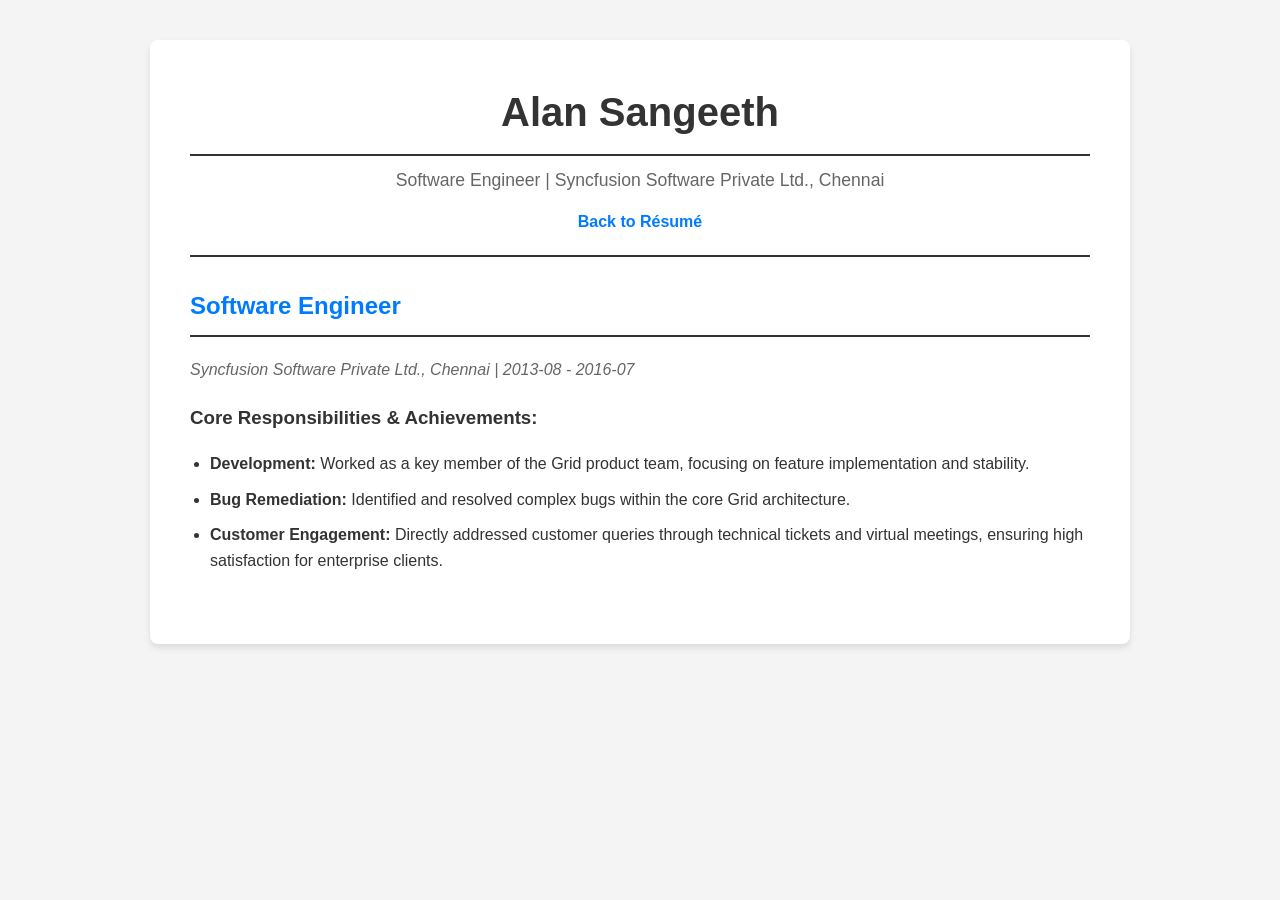
==== experience-engineer.html @ 1c715c24 "git commit -m "first commit"" ====
<!DOCTYPE html>
<html lang="en">
<head>
    <meta charset="UTF-8">
    <meta name="viewport" content="width=device-width, initial-scale=1.0">
    <title>Software Engineer Experience - Alan Sangeeth</title>
    <link rel="stylesheet" href="style.css">
    <style>
        .card { background: #fff; padding: 40px; border-radius: 8px; box-shadow: 0 4px 6px rgba(0,0,0,0.1); }
        h1 { color: #007bff; border-bottom: 2px solid #333; padding-bottom: 10px; }
        .back-link { display: inline-block; margin-bottom: 20px; color: #007bff; text-decoration: none; font-weight: bold; }
        .back-link:hover { text-decoration: underline; }
        .meta { font-style: italic; color: #666; margin-bottom: 20px; }
        ul { padding-left: 20px; }
        li { margin-bottom: 10px; }
    </style>
</head>
<body>
    <div class="container">
        <header>
            <h1>Alan Sangeeth</h1>
            <div class="contact-info">
                Software Engineer | Syncfusion Software Private Ltd., Chennai
            </div>
            <div class="links no-print">
                <a href="index.html">Back to Résumé</a>
            </div>
        </header>
        <section id="experience-detail">
            <h1>Software Engineer</h1>
            <div class="meta">Syncfusion Software Private Ltd., Chennai | 2013-08 - 2016-07</div>
            
            <h3>Core Responsibilities & Achievements:</h3>
            <ul>
                <li><strong>Development:</strong> Worked as a key member of the Grid product team, focusing on feature implementation and stability.</li>
                <li><strong>Bug Remediation:</strong> Identified and resolved complex bugs within the core Grid architecture.</li>
                <li><strong>Customer Engagement:</strong> Directly addressed customer queries through technical tickets and virtual meetings, ensuring high satisfaction for enterprise clients.</li>
            </ul>
        </section>
    </div>
</body>
</html>
---- style.css ----
:root {
    --primary-color: #333;
    --secondary-color: #666;
    --accent-color: #007bff;
    --bg-color: #f4f4f4;
    --text-color: #333;
    --white: #fff;
    --border-color: #ddd;
}

body {
    font-family: 'Segoe UI', Tahoma, Geneva, Verdana, sans-serif;
    line-height: 1.6;
    color: var(--text-color);
    background-color: var(--bg-color);
    margin: 0;
    padding: 0;
}

.container {
    max-width: 900px;
    margin: 40px auto;
    background: var(--white);
    padding: 40px;
    box-shadow: 0 4px 6px rgba(0,0,0,0.1);
    border-radius: 8px;
}

header {
    text-align: center;
    border-bottom: 2px solid var(--primary-color);
    padding-bottom: 20px;
    margin-bottom: 30px;
}

header h1 {
    margin: 0;
    font-size: 2.5em;
    color: var(--primary-color);
}

.contact-info {
    margin-top: 10px;
    font-size: 1.1em;
    color: var(--secondary-color);
}

.links {
    margin-top: 15px;
    font-weight: bold;
}

.print-only-links {
    display: none;
    margin-top: 15px;
    font-weight: bold;
}

.links a {
    color: var(--accent-color);
    text-decoration: none;
    margin: 0 10px;
}

.links a:hover {
    text-decoration: underline;
}

section {
    margin-bottom: 30px;
}

h2 {
    border-bottom: 1px solid var(--border-color);
    color: var(--primary-color);
    display: flex;
    align-items: center;
    cursor: pointer;
    transition: color 0.3s;
}

h2:hover {
    color: var(--accent-color);
}

h2::after {
    content: ' ▼';
    font-size: 0.6em;
    margin-left: 10px;
    transition: transform 0.3s;
}

section.collapsed h2::after {
    transform: rotate(-90deg);
}

section.collapsed .content {
    display: none;
}

.experience-item, .education-item {
    margin-bottom: 20px;
}

.item-header {
    display: flex;
    justify-content: space-between;
    align-items: baseline;
    font-weight: bold;
    color: var(--primary-color);
}

.item-title-group {
    display: flex;
    align-items: baseline;
    gap: 10px;
}

.read-more {
    font-size: 0.8em;
    font-weight: normal;
    color: var(--accent-color);
    text-decoration: none;
}

.read-more:hover {
    text-decoration: underline;
}

.item-sub {
    color: var(--secondary-color);
    font-style: italic;
    margin-bottom: 5px;
}

ul {
    padding-left: 20px;
}

li {
    margin-bottom: 5px;
}

.skills-grid {
    display: grid;
    grid-template-columns: repeat(auto-fit, minmax(200px, 1fr));
    gap: 20px;
}

.skill-category strong {
    display: block;
    margin-bottom: 5px;
    color: var(--primary-color);
}

@media print {
    body {
        background: none;
    }
    .container {
        box-shadow: none;
        margin: 0;
        max-width: none;
    }
    .no-print {
        display: none !important;
    }
    section.collapsed .content {
        display: block !important;
    }
    h2::after {
        display: none;
    }
    .print-only-links {
        display: block;
    }
}

@media (max-width: 600px) {
    .container {
        padding: 20px;
        margin: 10px;
    }
    .item-header {
        flex-direction: column;
    }
}
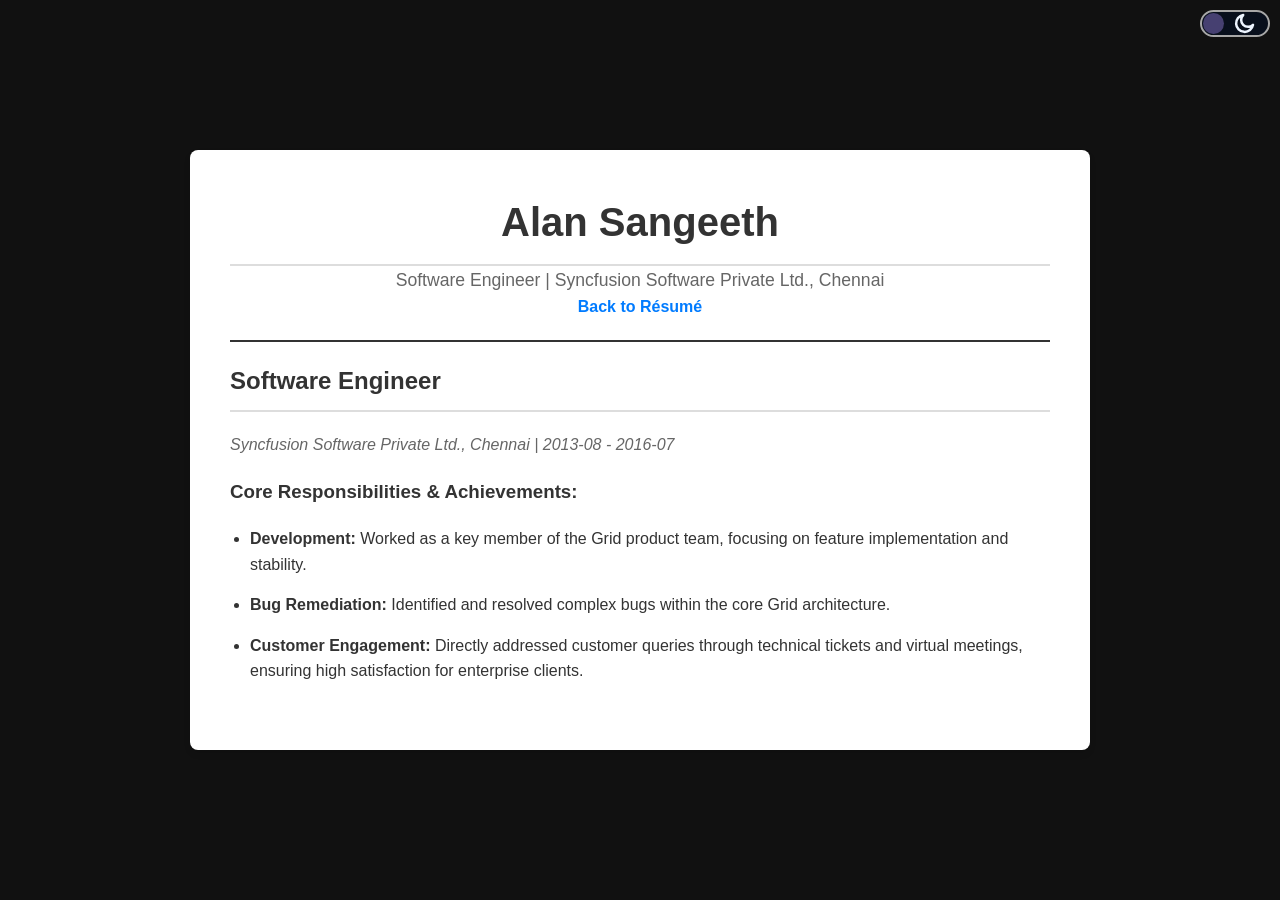
==== commit e2ae9c59: "Added dark theme support and refactored" ====
--- a/experience-engineer.html
+++ b/experience-engineer.html
@@ -5,18 +5,10 @@
     <meta name="viewport" content="width=device-width, initial-scale=1.0">
     <title>Software Engineer Experience - Alan Sangeeth</title>
     <link rel="stylesheet" href="style.css">
-    <style>
-        .card { background: #fff; padding: 40px; border-radius: 8px; box-shadow: 0 4px 6px rgba(0,0,0,0.1); }
-        h1 { color: #007bff; border-bottom: 2px solid #333; padding-bottom: 10px; }
-        .back-link { display: inline-block; margin-bottom: 20px; color: #007bff; text-decoration: none; font-weight: bold; }
-        .back-link:hover { text-decoration: underline; }
-        .meta { font-style: italic; color: #666; margin-bottom: 20px; }
-        ul { padding-left: 20px; }
-        li { margin-bottom: 10px; }
-    </style>
+    <script src="main.js" defer></script>
 </head>
 <body>
-    <div class="container">
+    <div class="container sub-page">
         <header>
             <h1>Alan Sangeeth</h1>
             <div class="contact-info">
@@ -24,6 +16,8 @@
             </div>
             <div class="links no-print">
                 <a href="index.html">Back to Résumé</a>
+            </div>
+            <div id="theme-switcher" class="no-print">
             </div>
         </header>
         <section id="experience-detail">
--- a/style.css
+++ b/style.css
@@ -8,6 +8,16 @@
     --border-color: #ddd;
 }
 
+body[data-theme="dark"] {
+    --primary-color: #2DD4BF;
+    --secondary-color: #9CA3AF;
+    --accent-color: #0056b3;
+    --bg-color: #222;
+    --text-color: #fff;
+    --white: #111;
+    --border-color: #333;
+}
+
 body {
     font-family: 'Segoe UI', Tahoma, Geneva, Verdana, sans-serif;
     line-height: 1.6;
@@ -27,10 +37,10 @@
 }
 
 header {
+    position: relative;
     text-align: center;
     border-bottom: 2px solid var(--primary-color);
     padding-bottom: 20px;
-    margin-bottom: 30px;
 }
 
 header h1 {
@@ -39,20 +49,22 @@
     color: var(--primary-color);
 }
 
+.content {
+    display: flex;
+    flex-direction: column;
+}
+
 .contact-info {
-    margin-top: 10px;
     font-size: 1.1em;
     color: var(--secondary-color);
 }
 
 .links {
-    margin-top: 15px;
     font-weight: bold;
 }
 
 .print-only-links {
     display: none;
-    margin-top: 15px;
     font-weight: bold;
 }
 
@@ -66,25 +78,24 @@
     text-decoration: underline;
 }
 
-section {
-    margin-bottom: 30px;
-}
-
 h2 {
     border-bottom: 1px solid var(--border-color);
-    color: var(--primary-color);
     display: flex;
     align-items: center;
     cursor: pointer;
     transition: color 0.3s;
 }
 
-h2:hover {
+h2, h3 {    
+    color: var(--primary-color);
+}
+
+h2:hover, h3:hover {
     color: var(--accent-color);
 }
 
 h2::after {
-    content: ' ▼';
+    content: '▼';
     font-size: 0.6em;
     margin-left: 10px;
     transition: transform 0.3s;
@@ -98,10 +109,6 @@
     display: none;
 }
 
-.experience-item, .education-item {
-    margin-bottom: 20px;
-}
-
 .item-header {
     display: flex;
     justify-content: space-between;
@@ -130,15 +137,13 @@
 .item-sub {
     color: var(--secondary-color);
     font-style: italic;
-    margin-bottom: 5px;
 }
 
 ul {
+    display: flex;
+    flex-direction: column;
+    gap: 5px;
     padding-left: 20px;
-}
-
-li {
-    margin-bottom: 5px;
 }
 
 .skills-grid {
@@ -152,6 +157,46 @@
     margin-bottom: 5px;
     color: var(--primary-color);
 }
+/* Sub page CSS Start  */
+.sub-page .card {
+    background: var(--bg-color);
+    padding: 40px;
+    border-radius: 8px;
+    box-shadow: 0 4px 6px rgba(0, 0, 0, 0.1);
+}
+
+.sub-page h1 {
+    color: var(--primary-color);
+    border-bottom: 2px solid var(--border-color);
+    padding-bottom: 10px;
+}
+
+.sub-page .back-link {
+    display: inline-block;
+    margin-bottom: 20px;
+    color: var(--accent-color);
+    text-decoration: none;
+    font-weight: bold;
+}
+
+.sub-page .back-link:hover {
+    text-decoration: underline;
+}
+
+.sub-page .meta {
+    font-style: italic;
+    color: var(--secondary-color);
+    margin-bottom: 20px;
+}
+
+.sub-page ul {
+    padding-left: 20px;
+}
+
+.sub-page li {
+    margin-bottom: 10px;
+}
+/* Sub page CSS End */
 
 @media print {
     body {
@@ -174,6 +219,9 @@
     .print-only-links {
         display: block;
     }
+    .new-page-on-print {
+        page-break-before: always;
+    }
 }
 
 @media (max-width: 600px) {
@@ -185,3 +233,9 @@
         flex-direction: column;
     }
 }
+
+#theme-switcher {
+    position: fixed;
+    top: 10px;
+    right: 10px;
+}
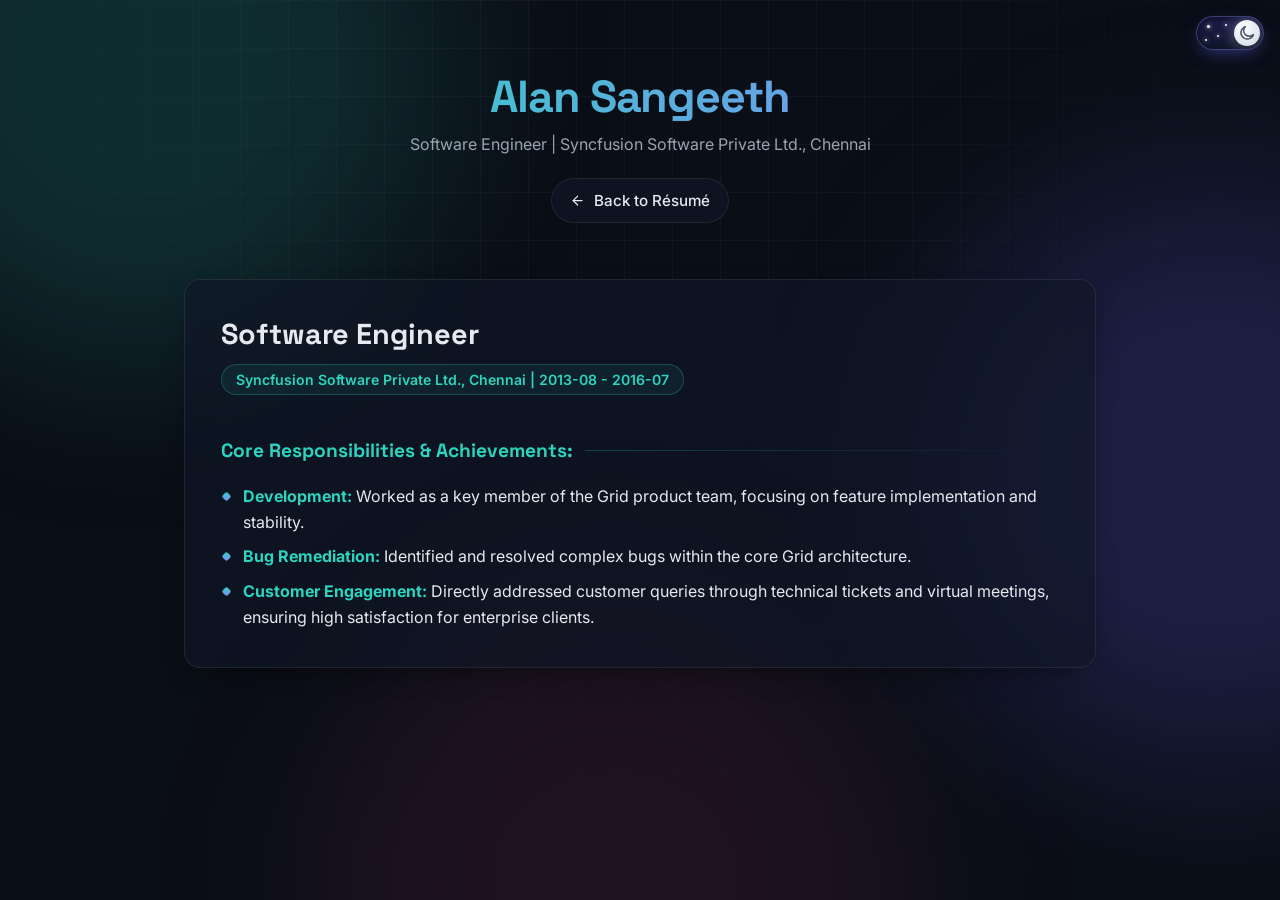
==== commit e907cc8e: "UI modernized" ====
--- a/experience-engineer.html
+++ b/experience-engineer.html
@@ -1,26 +1,45 @@
 <!DOCTYPE html>
-<html lang="en">
+<html lang="en" data-theme="dark">
 <head>
     <meta charset="UTF-8">
     <meta name="viewport" content="width=device-width, initial-scale=1.0">
     <title>Software Engineer Experience - Alan Sangeeth</title>
+    <script>
+        (function () {
+            var root = document.documentElement;
+            root.classList.add("js");
+            try {
+                root.setAttribute("data-theme", localStorage.getItem("alan-resume-darkMode") === "false" ? "light" : "dark");
+            } catch (e) { }
+        })();
+    </script>
+    <link rel="preconnect" href="https://fonts.googleapis.com">
+    <link rel="preconnect" href="https://fonts.gstatic.com" crossorigin>
+    <link href="https://fonts.googleapis.com/css2?family=Inter:wght@400;500;600;700&family=Space+Grotesk:wght@500;600;700&display=swap" rel="stylesheet">
     <link rel="stylesheet" href="style.css">
     <script src="main.js" defer></script>
 </head>
 <body>
+    <div class="scroll-progress no-print" aria-hidden="true"></div>
+    <div class="bg-decor no-print" aria-hidden="true">
+        <span class="blob blob-1"></span>
+        <span class="blob blob-2"></span>
+        <span class="blob blob-3"></span>
+        <div class="grid-overlay"></div>
+    </div>
     <div class="container sub-page">
-        <header>
-            <h1>Alan Sangeeth</h1>
-            <div class="contact-info">
+        <header class="hero">
+            <h1 class="reveal">Alan Sangeeth</h1>
+            <div class="contact-info reveal">
                 Software Engineer | Syncfusion Software Private Ltd., Chennai
             </div>
-            <div class="links no-print">
-                <a href="index.html">Back to Résumé</a>
+            <div class="links reveal no-print">
+                <a href="index.html" class="pill"><svg class="i" viewBox="0 0 24 24"><path d="M19 12H5"/><path d="m12 19-7-7 7-7"/></svg>Back to Résumé</a>
             </div>
             <div id="theme-switcher" class="no-print">
             </div>
         </header>
-        <section id="experience-detail">
+        <section id="experience-detail" class="card reveal">
             <h1>Software Engineer</h1>
             <div class="meta">Syncfusion Software Private Ltd., Chennai | 2013-08 - 2016-07</div>
             
--- a/style.css
+++ b/style.css
@@ -1,52 +1,191 @@
+/* ==========================================================================
+   Theme tokens
+   ========================================================================== */
 :root {
-    --primary-color: #333;
-    --secondary-color: #666;
-    --accent-color: #007bff;
-    --bg-color: #f4f4f4;
-    --text-color: #333;
-    --white: #fff;
-    --border-color: #ddd;
-}
-
-body[data-theme="dark"] {
-    --primary-color: #2DD4BF;
-    --secondary-color: #9CA3AF;
-    --accent-color: #0056b3;
-    --bg-color: #222;
-    --text-color: #fff;
-    --white: #111;
-    --border-color: #333;
+    --bg: #f4f6fb;
+    --surface: rgba(255, 255, 255, 0.72);
+    --text: #1e293b;
+    --muted: #5b6475;
+    --primary: #0d9488;
+    --primary-strong: #0f766e;
+    --secondary: #6366f1;
+    --link: #0f766e;
+    --border: rgba(15, 23, 42, 0.09);
+    --chip-bg: rgba(13, 148, 136, 0.08);
+    --chip-border: rgba(13, 148, 136, 0.22);
+    --spot: rgba(13, 148, 136, 0.10);
+    --shadow: 0 10px 30px -14px rgba(15, 23, 42, 0.20);
+    --shadow-hover: 0 22px 44px -18px rgba(15, 118, 110, 0.38);
+    --blob-1: rgba(45, 212, 191, 0.35);
+    --blob-2: rgba(129, 140, 248, 0.30);
+    --blob-3: rgba(244, 114, 182, 0.18);
+    --grid-line: rgba(15, 23, 42, 0.045);
+
+    --radius: 16px;
+    --ease: cubic-bezier(0.2, 0.8, 0.2, 1);
+    --font-body: 'Inter', 'Segoe UI', system-ui, -apple-system, sans-serif;
+    --font-display: 'Space Grotesk', 'Segoe UI', system-ui, sans-serif;
+    color-scheme: light;
+}
+
+:root[data-theme="dark"] {
+    --bg: #0a0e16;
+    --surface: rgba(17, 24, 39, 0.62);
+    --text: #e6e9ef;
+    --muted: #9aa4b2;
+    --primary: #2dd4bf;
+    --primary-strong: #5eead4;
+    --secondary: #818cf8;
+    --link: #5eead4;
+    --border: rgba(255, 255, 255, 0.08);
+    --chip-bg: rgba(45, 212, 191, 0.08);
+    --chip-border: rgba(45, 212, 191, 0.25);
+    --spot: rgba(45, 212, 191, 0.10);
+    --shadow: 0 10px 30px -14px rgba(0, 0, 0, 0.7);
+    --shadow-hover: 0 22px 48px -18px rgba(45, 212, 191, 0.30);
+    --blob-1: rgba(45, 212, 191, 0.16);
+    --blob-2: rgba(99, 102, 241, 0.20);
+    --blob-3: rgba(236, 72, 153, 0.09);
+    --grid-line: rgba(255, 255, 255, 0.035);
+    color-scheme: dark;
+}
+
+/* ==========================================================================
+   Base
+   ========================================================================== */
+*,
+*::before,
+*::after {
+    box-sizing: border-box;
+}
+
+html {
+    scroll-behavior: smooth;
 }
 
 body {
-    font-family: 'Segoe UI', Tahoma, Geneva, Verdana, sans-serif;
-    line-height: 1.6;
-    color: var(--text-color);
-    background-color: var(--bg-color);
     margin: 0;
-    padding: 0;
-}
-
+    min-height: 100vh;
+    font-family: var(--font-body);
+    line-height: 1.65;
+    color: var(--text);
+    background-color: var(--bg);
+    overflow-x: hidden;
+    -webkit-font-smoothing: antialiased;
+    transition: background-color 0.3s ease, color 0.3s ease;
+}
+
+a {
+    color: var(--link);
+}
+
+.i {
+    width: 1em;
+    height: 1em;
+    flex-shrink: 0;
+    fill: none;
+    stroke: currentColor;
+    stroke-width: 2;
+    stroke-linecap: round;
+    stroke-linejoin: round;
+}
+
+:focus-visible {
+    outline: 2px solid var(--primary);
+    outline-offset: 3px;
+    border-radius: 6px;
+}
+
+::selection {
+    background: var(--primary);
+    color: #fff;
+}
+
+/* ==========================================================================
+   Decorative background
+   ========================================================================== */
+.bg-decor {
+    position: fixed;
+    inset: 0;
+    z-index: -1;
+    overflow: hidden;
+    pointer-events: none;
+}
+
+.blob {
+    position: absolute;
+    width: 46vmax;
+    height: 46vmax;
+    border-radius: 50%;
+    filter: blur(90px);
+    animation: float 22s ease-in-out infinite alternate;
+}
+
+.blob-1 {
+    background: var(--blob-1);
+    top: -18vmax;
+    left: -12vmax;
+}
+
+.blob-2 {
+    background: var(--blob-2);
+    top: 20vh;
+    right: -18vmax;
+    animation-duration: 28s;
+    animation-delay: -6s;
+}
+
+.blob-3 {
+    background: var(--blob-3);
+    bottom: -22vmax;
+    left: 25vw;
+    animation-duration: 32s;
+    animation-delay: -12s;
+}
+
+.grid-overlay {
+    position: absolute;
+    inset: 0;
+    background-image:
+        linear-gradient(var(--grid-line) 1px, transparent 1px),
+        linear-gradient(90deg, var(--grid-line) 1px, transparent 1px);
+    background-size: 48px 48px;
+    mask-image: radial-gradient(ellipse at 50% 0%, #000 20%, transparent 70%);
+    -webkit-mask-image: radial-gradient(ellipse at 50% 0%, #000 20%, transparent 70%);
+}
+
+@keyframes float {
+    0% { transform: translate(0, 0) scale(1); }
+    50% { transform: translate(6vw, 4vh) scale(1.08); }
+    100% { transform: translate(-4vw, 8vh) scale(0.95); }
+}
+
+.scroll-progress {
+    position: fixed;
+    top: 0;
+    left: 0;
+    width: 100%;
+    height: 3px;
+    z-index: 100;
+    background: linear-gradient(90deg, var(--primary), var(--secondary));
+    transform-origin: 0 50%;
+    transform: scaleX(var(--progress, 0));
+}
+
+#theme-switcher {
+    position: fixed;
+    top: 16px;
+    right: 16px;
+    z-index: 50;
+}
+
+/* ==========================================================================
+   Layout
+   ========================================================================== */
 .container {
-    max-width: 900px;
-    margin: 40px auto;
-    background: var(--white);
-    padding: 40px;
-    box-shadow: 0 4px 6px rgba(0,0,0,0.1);
-    border-radius: 8px;
-}
-
-header {
-    position: relative;
-    text-align: center;
-    border-bottom: 2px solid var(--primary-color);
-    padding-bottom: 20px;
-}
-
-header h1 {
-    margin: 0;
-    font-size: 2.5em;
-    color: var(--primary-color);
+    max-width: 960px;
+    margin: 0 auto;
+    padding: 72px 24px 48px;
 }
 
 .content {
@@ -54,13 +193,144 @@
     flex-direction: column;
 }
 
-.contact-info {
-    font-size: 1.1em;
-    color: var(--secondary-color);
-}
-
-.links {
-    font-weight: bold;
+/* ==========================================================================
+   Hero
+   ========================================================================== */
+.hero {
+    position: relative;
+    text-align: center;
+    padding-bottom: 12px;
+}
+
+.avatar {
+    position: relative;
+    width: 108px;
+    height: 108px;
+    margin: 0 auto 22px;
+    border-radius: 50%;
+    display: grid;
+    place-items: center;
+    isolation: isolate;
+}
+
+.avatar::before {
+    content: '';
+    position: absolute;
+    inset: 0;
+    border-radius: 50%;
+    background: conic-gradient(var(--primary), var(--secondary), #f472b6, var(--primary));
+    animation: spin 6s linear infinite;
+    z-index: -2;
+}
+
+.avatar::after {
+    content: '';
+    position: absolute;
+    inset: -12px;
+    border-radius: 50%;
+    background: conic-gradient(var(--primary), var(--secondary), #f472b6, var(--primary));
+    filter: blur(22px);
+    opacity: 0.35;
+    animation: spin 6s linear infinite;
+    z-index: -3;
+}
+
+.avatar span {
+    width: calc(100% - 8px);
+    height: calc(100% - 8px);
+    border-radius: 50%;
+    display: grid;
+    place-items: center;
+    background: var(--bg);
+    font-family: var(--font-display);
+    font-weight: 700;
+    font-size: 2.1rem;
+    letter-spacing: 0.02em;
+    color: var(--primary);
+}
+
+@keyframes spin {
+    to { transform: rotate(360deg); }
+}
+
+.hero h1 {
+    margin: 0;
+    font-family: var(--font-display);
+    font-size: clamp(2.5rem, 7vw, 3.8rem);
+    font-weight: 700;
+    line-height: 1.1;
+    letter-spacing: -0.025em;
+    background: linear-gradient(90deg, var(--primary), var(--secondary), var(--primary));
+    background-size: 200% auto;
+    -webkit-background-clip: text;
+    background-clip: text;
+    color: transparent;
+    animation: shimmer 8s linear infinite;
+}
+
+@keyframes shimmer {
+    to { background-position: 200% center; }
+}
+
+.role {
+    margin: 12px 0 0;
+    font-size: 1.2rem;
+    font-weight: 600;
+    color: var(--text);
+}
+
+.typed-line {
+    margin: 4px 0 0;
+    min-height: 1.65em;
+    color: var(--muted);
+    font-size: 1.02rem;
+}
+
+.typed {
+    color: var(--primary);
+    font-weight: 600;
+}
+
+.typed::after {
+    content: '';
+    display: inline-block;
+    width: 2px;
+    height: 1.1em;
+    margin-left: 3px;
+    vertical-align: -0.18em;
+    background: var(--primary);
+    animation: blink 1s steps(1) infinite;
+}
+
+@keyframes blink {
+    50% { opacity: 0; }
+}
+
+.meta-row {
+    display: flex;
+    flex-wrap: wrap;
+    justify-content: center;
+    gap: 8px 22px;
+    margin-top: 14px;
+    font-size: 0.95rem;
+    color: var(--muted);
+}
+
+.meta-row span,
+.meta-row a {
+    display: inline-flex;
+    align-items: center;
+    gap: 6px;
+    color: inherit;
+    text-decoration: none;
+}
+
+.meta-row a:hover {
+    color: var(--primary);
+}
+
+.meta-row .i {
+    color: var(--primary);
 }
 
 .print-only-links {
@@ -68,174 +338,821 @@
     font-weight: bold;
 }
 
-.links a {
-    color: var(--accent-color);
+.links {
+    display: flex;
+    flex-wrap: wrap;
+    justify-content: center;
+    gap: 10px;
+    margin-top: 24px;
+}
+
+.pill {
+    display: inline-flex;
+    align-items: center;
+    gap: 8px;
+    padding: 9px 18px;
+    border-radius: 999px;
+    border: 1px solid var(--border);
+    background: var(--surface);
+    backdrop-filter: blur(10px);
+    -webkit-backdrop-filter: blur(10px);
+    color: var(--text);
+    font-weight: 500;
+    font-size: 0.95rem;
     text-decoration: none;
-    margin: 0 10px;
-}
-
-.links a:hover {
-    text-decoration: underline;
-}
-
-h2 {
-    border-bottom: 1px solid var(--border-color);
+    transition: transform 0.25s var(--ease), border-color 0.25s, color 0.25s, box-shadow 0.25s;
+}
+
+.pill:hover {
+    transform: translateY(-2px);
+    border-color: var(--primary);
+    color: var(--primary);
+    box-shadow: var(--shadow-hover);
+}
+
+.pill-primary {
+    border-color: transparent;
+    background: linear-gradient(135deg, var(--primary), var(--secondary));
+    color: #fff;
+}
+
+.pill-primary:hover {
+    color: #fff;
+    border-color: transparent;
+}
+
+.stats {
+    display: grid;
+    grid-template-columns: repeat(4, 1fr);
+    gap: 14px;
+    margin-top: 44px;
+}
+
+.stat {
+    padding: 18px 12px;
+    border-radius: var(--radius);
+    border: 1px solid var(--border);
+    background: var(--surface);
+    backdrop-filter: blur(12px);
+    -webkit-backdrop-filter: blur(12px);
+    transition: transform 0.3s var(--ease), border-color 0.3s;
+}
+
+.stat:hover {
+    transform: translateY(-3px);
+    border-color: var(--chip-border);
+}
+
+.stat-num {
+    display: block;
+    font-family: var(--font-display);
+    font-size: 2.1rem;
+    font-weight: 700;
+    line-height: 1.1;
+    background: linear-gradient(135deg, var(--primary), var(--secondary));
+    -webkit-background-clip: text;
+    background-clip: text;
+    color: transparent;
+    font-variant-numeric: tabular-nums;
+}
+
+.stat-label {
+    display: block;
+    margin-top: 4px;
+    font-size: 0.82rem;
+    color: var(--muted);
+}
+
+/* ==========================================================================
+   Sections
+   ========================================================================== */
+.section {
+    margin-top: 56px;
+}
+
+.section-title {
     display: flex;
     align-items: center;
+    gap: 14px;
+    margin: 0 0 22px;
+    font-family: var(--font-display);
+    font-size: 1.6rem;
+    font-weight: 600;
+    color: var(--text);
     cursor: pointer;
-    transition: color 0.3s;
-}
-
-h2, h3 {    
-    color: var(--primary-color);
-}
-
-h2:hover, h3:hover {
-    color: var(--accent-color);
-}
-
-h2::after {
-    content: '▼';
-    font-size: 0.6em;
-    margin-left: 10px;
-    transition: transform 0.3s;
-}
-
-section.collapsed h2::after {
-    transform: rotate(-90deg);
-}
-
-section.collapsed .content {
-    display: none;
+    user-select: none;
+    transition: color 0.25s;
+}
+
+.section-title:hover {
+    color: var(--primary);
+}
+
+.section-icon {
+    display: grid;
+    place-items: center;
+    width: 40px;
+    height: 40px;
+    border-radius: 12px;
+    background: var(--chip-bg);
+    border: 1px solid var(--chip-border);
+    color: var(--primary);
+    font-size: 1.1rem;
+    transition: transform 0.35s var(--ease);
+}
+
+.section-title:hover .section-icon {
+    transform: rotate(-8deg) scale(1.08);
+}
+
+.rule {
+    flex: 1;
+    height: 1px;
+    background: linear-gradient(90deg, var(--chip-border), transparent);
+}
+
+.chevron {
+    width: 10px;
+    height: 10px;
+    margin-right: 6px;
+    border-right: 2px solid currentColor;
+    border-bottom: 2px solid currentColor;
+    transform: rotate(45deg);
+    transition: transform 0.35s var(--ease);
+}
+
+.section.collapsed .chevron {
+    transform: rotate(-45deg);
+}
+
+/* Smooth collapse: animate grid rows from 1fr to 0fr */
+.section-body {
+    display: grid;
+    grid-template-rows: 1fr;
+    opacity: 1;
+    transition: grid-template-rows 0.5s var(--ease), opacity 0.35s ease, visibility 0s;
+}
+
+.section.collapsed .section-body {
+    grid-template-rows: 0fr;
+    opacity: 0;
+    visibility: hidden;
+    transition: grid-template-rows 0.5s var(--ease), opacity 0.3s ease, visibility 0s linear 0.5s;
+}
+
+.section-inner {
+    min-height: 0;
+    overflow: clip;
+    overflow-clip-margin: 32px;
+}
+
+/* ==========================================================================
+   Cards
+   ========================================================================== */
+.card {
+    position: relative;
+    padding: 24px;
+    border-radius: var(--radius);
+    border: 1px solid var(--border);
+    background: var(--surface);
+    backdrop-filter: blur(14px);
+    -webkit-backdrop-filter: blur(14px);
+    box-shadow: var(--shadow);
+    overflow: hidden;
+    transition: transform 0.4s var(--ease), box-shadow 0.4s var(--ease), border-color 0.4s;
+}
+
+/* Cursor-following spotlight */
+.card::before {
+    content: '';
+    position: absolute;
+    inset: 0;
+    background: radial-gradient(420px circle at var(--mx, 50%) var(--my, 50%), var(--spot), transparent 45%);
+    opacity: 0;
+    transition: opacity 0.4s;
+    pointer-events: none;
+}
+
+.card:hover {
+    transform: translateY(-4px);
+    box-shadow: var(--shadow-hover);
+    border-color: var(--chip-border);
+}
+
+.card:hover::before {
+    opacity: 1;
+}
+
+.summary-card {
+    border-left: 3px solid var(--primary);
+}
+
+.summary-card p {
+    margin: 0;
+    font-size: 1.06rem;
+    line-height: 1.85;
+}
+
+.hl {
+    color: var(--primary);
+    font-weight: 600;
+}
+
+/* Skills */
+.skills-grid {
+    display: grid;
+    grid-template-columns: repeat(2, 1fr);
+    gap: 16px;
+}
+
+.skill-category strong {
+    display: flex;
+    align-items: center;
+    gap: 10px;
+    margin-bottom: 14px;
+    font-family: var(--font-display);
+    font-size: 1.05rem;
+    font-weight: 600;
+    color: var(--text);
+}
+
+.skill-category strong .i {
+    color: var(--primary);
+    font-size: 1.15rem;
+}
+
+.chips {
+    display: flex;
+    flex-wrap: wrap;
+    gap: 8px;
+}
+
+.chip {
+    padding: 5px 12px;
+    border-radius: 999px;
+    border: 1px solid var(--chip-border);
+    background: var(--chip-bg);
+    font-size: 0.85rem;
+    font-weight: 500;
+    color: var(--text);
+    transition: transform 0.25s var(--ease), background-color 0.25s, color 0.25s, opacity 0.4s var(--ease);
+}
+
+.chip:hover {
+    transform: translateY(-2px);
+    background: var(--primary);
+    color: #fff;
+}
+
+:root[data-theme="dark"] .chip:hover {
+    color: #0a0e16;
+}
+
+/* Timeline */
+.timeline {
+    position: relative;
+    list-style: none;
+    margin: 0;
+    padding: 0 0 0 38px;
+}
+
+.timeline::before {
+    content: '';
+    position: absolute;
+    top: 10px;
+    bottom: 10px;
+    left: 11px;
+    width: 2px;
+    border-radius: 2px;
+    background: linear-gradient(var(--primary), var(--secondary) 70%, transparent);
+    transform-origin: top;
+    transform: scaleY(1);
+    transition: transform 1.6s var(--ease);
+}
+
+.js .timeline:not(.in)::before {
+    transform: scaleY(0);
+}
+
+.timeline-item {
+    position: relative;
+    margin-bottom: 22px;
+}
+
+.timeline-item:last-child {
+    margin-bottom: 0;
+}
+
+.timeline-dot {
+    position: absolute;
+    top: 28px;
+    left: -34px;
+    width: 16px;
+    height: 16px;
+    border-radius: 50%;
+    background: var(--bg);
+    border: 3px solid var(--primary);
+    box-shadow: 0 0 0 5px var(--chip-bg);
+    z-index: 1;
+}
+
+.timeline-dot.current {
+    background: var(--primary);
+}
+
+.timeline-dot.current::after {
+    content: '';
+    position: absolute;
+    inset: -3px;
+    border-radius: 50%;
+    border: 2px solid var(--primary);
+    animation: pulse 2s ease-out infinite;
+}
+
+@keyframes pulse {
+    0% { transform: scale(1); opacity: 0.9; }
+    100% { transform: scale(2.6); opacity: 0; }
 }
 
 .item-header {
     display: flex;
     justify-content: space-between;
-    align-items: baseline;
-    font-weight: bold;
-    color: var(--primary-color);
-}
-
-.item-title-group {
-    display: flex;
-    align-items: baseline;
-    gap: 10px;
-}
-
-.read-more {
-    font-size: 0.8em;
-    font-weight: normal;
-    color: var(--accent-color);
-    text-decoration: none;
-}
-
-.read-more:hover {
-    text-decoration: underline;
+    align-items: flex-start;
+    flex-wrap: wrap;
+    gap: 8px 16px;
+}
+
+.item-header h3 {
+    margin: 0;
+    font-family: var(--font-display);
+    font-size: 1.18rem;
+    font-weight: 600;
+    line-height: 1.35;
+    color: var(--text);
+}
+
+.badge {
+    padding: 3px 12px;
+    border-radius: 999px;
+    border: 1px solid var(--chip-border);
+    background: var(--chip-bg);
+    color: var(--primary);
+    font-size: 0.82rem;
+    font-weight: 600;
+    white-space: nowrap;
 }
 
 .item-sub {
-    color: var(--secondary-color);
-    font-style: italic;
-}
-
-ul {
+    margin: 4px 0 0;
+    color: var(--muted);
+    font-size: 0.95rem;
+}
+
+.card ul,
+.sub-page ul {
     display: flex;
     flex-direction: column;
-    gap: 5px;
-    padding-left: 20px;
-}
-
-.skills-grid {
+    gap: 8px;
+    margin: 16px 0 0;
+    padding: 0;
+    list-style: none;
+}
+
+.card li,
+.sub-page li {
+    position: relative;
+    padding-left: 22px;
+}
+
+.card li::before,
+.sub-page li::before {
+    content: '';
+    position: absolute;
+    left: 2px;
+    top: 0.62em;
+    width: 7px;
+    height: 7px;
+    border-radius: 2px;
+    background: linear-gradient(135deg, var(--primary), var(--secondary));
+    transform: rotate(45deg);
+}
+
+.card li strong,
+.sub-page li strong {
+    color: var(--primary);
+}
+
+.read-more {
+    display: inline-flex;
+    align-items: center;
+    gap: 6px;
+    margin-top: 16px;
+    font-size: 0.92rem;
+    font-weight: 600;
+    color: var(--link);
+    text-decoration: none;
+}
+
+.read-more .i {
+    transition: transform 0.3s var(--ease);
+}
+
+.read-more:hover .i {
+    transform: translateX(5px);
+}
+
+.site-footer {
+    margin-top: 72px;
+    text-align: center;
+    font-size: 0.85rem;
+    color: var(--muted);
+}
+
+.back-to-top {
+    position: fixed;
+    right: 24px;
+    bottom: 24px;
+    z-index: 50;
     display: grid;
-    grid-template-columns: repeat(auto-fit, minmax(200px, 1fr));
-    gap: 20px;
-}
-
-.skill-category strong {
-    display: block;
-    margin-bottom: 5px;
-    color: var(--primary-color);
-}
-/* Sub page CSS Start  */
-.sub-page .card {
-    background: var(--bg-color);
-    padding: 40px;
-    border-radius: 8px;
-    box-shadow: 0 4px 6px rgba(0, 0, 0, 0.1);
-}
-
-.sub-page h1 {
-    color: var(--primary-color);
-    border-bottom: 2px solid var(--border-color);
-    padding-bottom: 10px;
-}
-
-.sub-page .back-link {
+    place-items: center;
+    width: 46px;
+    height: 46px;
+    border: none;
+    border-radius: 50%;
+    background: linear-gradient(135deg, var(--primary), var(--secondary));
+    color: #fff;
+    font-size: 1.2rem;
+    cursor: pointer;
+    box-shadow: var(--shadow-hover);
+    opacity: 0;
+    visibility: hidden;
+    transform: translateY(16px) scale(0.9);
+    transition: opacity 0.3s, transform 0.3s var(--ease), visibility 0s linear 0.3s;
+}
+
+.back-to-top.show {
+    opacity: 1;
+    visibility: visible;
+    transform: none;
+    transition: opacity 0.3s, transform 0.3s var(--ease), visibility 0s;
+}
+
+.back-to-top:hover {
+    transform: translateY(-3px);
+}
+
+/* ==========================================================================
+   Scroll reveal (only when JS is running)
+   ========================================================================== */
+.js .reveal {
+    opacity: 0;
+    transform: translateY(26px);
+    transition: opacity 0.7s var(--ease), transform 0.7s var(--ease);
+    transition-delay: var(--d, 0ms);
+}
+
+.js .reveal.in {
+    opacity: 1;
+    transform: none;
+}
+
+/* Once revealed, let hover transitions run without the reveal delay */
+.js .card.reveal.in,
+.js .stat.reveal.in {
+    transition: opacity 0.7s var(--ease) var(--d, 0ms), transform 0.4s var(--ease), box-shadow 0.4s var(--ease), border-color 0.4s;
+}
+
+.js .card.reveal.in:hover {
+    transform: translateY(-4px);
+}
+
+.js .stat.reveal.in:hover {
+    transform: translateY(-3px);
+}
+
+.js .skill-category .chip {
+    opacity: 0;
+    transform: scale(0.85);
+}
+
+.js .skill-category.in .chip {
+    opacity: 1;
+    transform: none;
+    transition-delay: calc(var(--d, 0ms) + 200ms + var(--i, 0) * 45ms);
+}
+
+.js .skill-category.in .chip:hover {
+    transition-delay: 0ms;
+    transform: translateY(-2px);
+}
+
+/* Circular theme-switch transition (View Transitions API) */
+::view-transition-old(root),
+::view-transition-new(root) {
+    animation: none;
+    mix-blend-mode: normal;
+}
+
+/* ==========================================================================
+   Experience detail sub-pages
+   ========================================================================== */
+.sub-page .hero h1 {
+    font-size: clamp(2rem, 5vw, 2.8rem);
+}
+
+.sub-page .contact-info {
+    margin-top: 10px;
+    color: var(--muted);
+}
+
+.sub-page .links {
+    margin-top: 20px;
+}
+
+.sub-page #experience-detail {
+    margin-top: 44px;
+    padding: 36px;
+}
+
+.sub-page #experience-detail:hover {
+    transform: none;
+}
+
+.sub-page #experience-detail h1 {
+    margin: 0;
+    font-family: var(--font-display);
+    font-size: 1.8rem;
+    line-height: 1.25;
+    color: var(--text);
+}
+
+.sub-page .meta {
     display: inline-block;
-    margin-bottom: 20px;
-    color: var(--accent-color);
-    text-decoration: none;
-    font-weight: bold;
-}
-
-.sub-page .back-link:hover {
-    text-decoration: underline;
-}
-
-.sub-page .meta {
-    font-style: italic;
-    color: var(--secondary-color);
-    margin-bottom: 20px;
-}
-
-.sub-page ul {
-    padding-left: 20px;
-}
-
-.sub-page li {
-    margin-bottom: 10px;
-}
-/* Sub page CSS End */
-
+    margin: 12px 0 8px;
+    padding: 3px 14px;
+    border-radius: 999px;
+    border: 1px solid var(--chip-border);
+    background: var(--chip-bg);
+    color: var(--primary);
+    font-size: 0.88rem;
+    font-weight: 600;
+}
+
+.sub-page h3 {
+    display: flex;
+    align-items: center;
+    gap: 12px;
+    margin: 32px 0 0;
+    font-family: var(--font-display);
+    font-size: 1.2rem;
+    color: var(--primary);
+}
+
+.sub-page h3::after {
+    content: '';
+    flex: 1;
+    height: 1px;
+    background: linear-gradient(90deg, var(--chip-border), transparent);
+}
+
+.sub-page p {
+    color: var(--muted);
+}
+
+/* ==========================================================================
+   Responsive
+   ========================================================================== */
+@media (max-width: 720px) {
+    .container {
+        padding: 64px 16px 40px;
+    }
+
+    .stats {
+        grid-template-columns: repeat(2, 1fr);
+    }
+
+    .skills-grid {
+        grid-template-columns: 1fr;
+    }
+
+    .section {
+        margin-top: 44px;
+    }
+
+    .section-title {
+        font-size: 1.35rem;
+    }
+
+    .card,
+    .sub-page #experience-detail {
+        padding: 20px;
+    }
+
+    .timeline {
+        padding-left: 28px;
+    }
+
+    .timeline::before {
+        left: 6px;
+    }
+
+    .timeline-dot {
+        left: -29px;
+        width: 14px;
+        height: 14px;
+    }
+
+    .back-to-top {
+        right: 16px;
+        bottom: 16px;
+    }
+}
+
+@media (prefers-reduced-motion: reduce) {
+    *,
+    *::before,
+    *::after {
+        animation-duration: 0.01ms !important;
+        animation-iteration-count: 1 !important;
+        transition-duration: 0.01ms !important;
+        transition-delay: 0ms !important;
+    }
+
+    html {
+        scroll-behavior: auto;
+    }
+}
+
+/* ==========================================================================
+   Print
+   ========================================================================== */
 @media print {
     body {
         background: none;
-    }
+        color: #000;
+    }
+
     .container {
-        box-shadow: none;
+        max-width: none;
         margin: 0;
-        max-width: none;
-    }
-    .no-print {
+        padding: 0;
+    }
+
+    .no-print,
+    .bg-decor,
+    .scroll-progress,
+    .back-to-top,
+    #theme-switcher,
+    .chevron,
+    .rule,
+    .section-icon,
+    .timeline::before,
+    .timeline-dot,
+    .card::before {
         display: none !important;
     }
-    section.collapsed .content {
-        display: block !important;
-    }
-    h2::after {
-        display: none;
-    }
+
     .print-only-links {
         display: block;
     }
+
+    .reveal,
+    .chip {
+        opacity: 1 !important;
+        transform: none !important;
+    }
+
+    .hero {
+        padding-bottom: 14px;
+        border-bottom: 2px solid #0f766e;
+    }
+
+    .hero h1 {
+        background: none;
+        color: #0f766e;
+        -webkit-text-fill-color: #0f766e;
+        animation: none;
+    }
+
+    .section {
+        margin-top: 18px;
+    }
+
+    .section-title {
+        margin-bottom: 10px;
+        padding-bottom: 4px;
+        border-bottom: 1px solid #ccc;
+        font-size: 1.3rem;
+        color: #0f766e;
+    }
+
+    .section-body,
+    .section.collapsed .section-body {
+        grid-template-rows: 1fr !important;
+        opacity: 1 !important;
+        visibility: visible !important;
+    }
+
+    .card {
+        padding: 0;
+        border: none;
+        background: none;
+        box-shadow: none;
+        backdrop-filter: none;
+        transform: none !important;
+    }
+
+    .summary-card {
+        border-left: none;
+    }
+
+    .hl,
+    .card li strong {
+        color: inherit;
+    }
+
+    .skills-grid {
+        grid-template-columns: repeat(2, 1fr);
+        gap: 10px 24px;
+    }
+
+    .skill-category strong {
+        margin-bottom: 4px;
+        color: #0f766e;
+    }
+
+    .chips {
+        gap: 0 4px;
+    }
+
+    .chip {
+        padding: 0;
+        border: none;
+        background: none;
+        font-size: 1rem;
+        font-weight: 400;
+    }
+
+    .chip:not(:last-child)::after {
+        content: ',';
+    }
+
+    .timeline {
+        padding-left: 0;
+    }
+
+    .timeline-item {
+        margin-bottom: 14px;
+    }
+
+    .section-title,
+    .item-header,
+    .item-sub {
+        break-after: avoid;
+    }
+
+    .card li {
+        break-inside: avoid;
+    }
+
+    .item-header h3,
+    .badge {
+        color: #0f766e;
+    }
+
+    .badge {
+        padding: 0;
+        border: none;
+        background: none;
+        font-size: 1rem;
+    }
+
+    .item-sub {
+        font-style: italic;
+    }
+
+    /* Plain bulleted lists on paper */
+    .card ul,
+    .sub-page ul {
+        display: block;
+        margin-top: 8px;
+        padding-left: 20px;
+        list-style: disc;
+    }
+
+    .card li,
+    .sub-page li {
+        margin-bottom: 3px;
+        padding-left: 2px;
+    }
+
+    .card li::before,
+    .sub-page li::before {
+        display: none;
+    }
+
+
     .new-page-on-print {
-        page-break-before: always;
-    }
-}
-
-@media (max-width: 600px) {
-    .container {
-        padding: 20px;
-        margin: 10px;
-    }
-    .item-header {
-        flex-direction: column;
-    }
-}
-
-#theme-switcher {
-    position: fixed;
-    top: 10px;
-    right: 10px;
-}+        break-before: page;
+    }
+}
